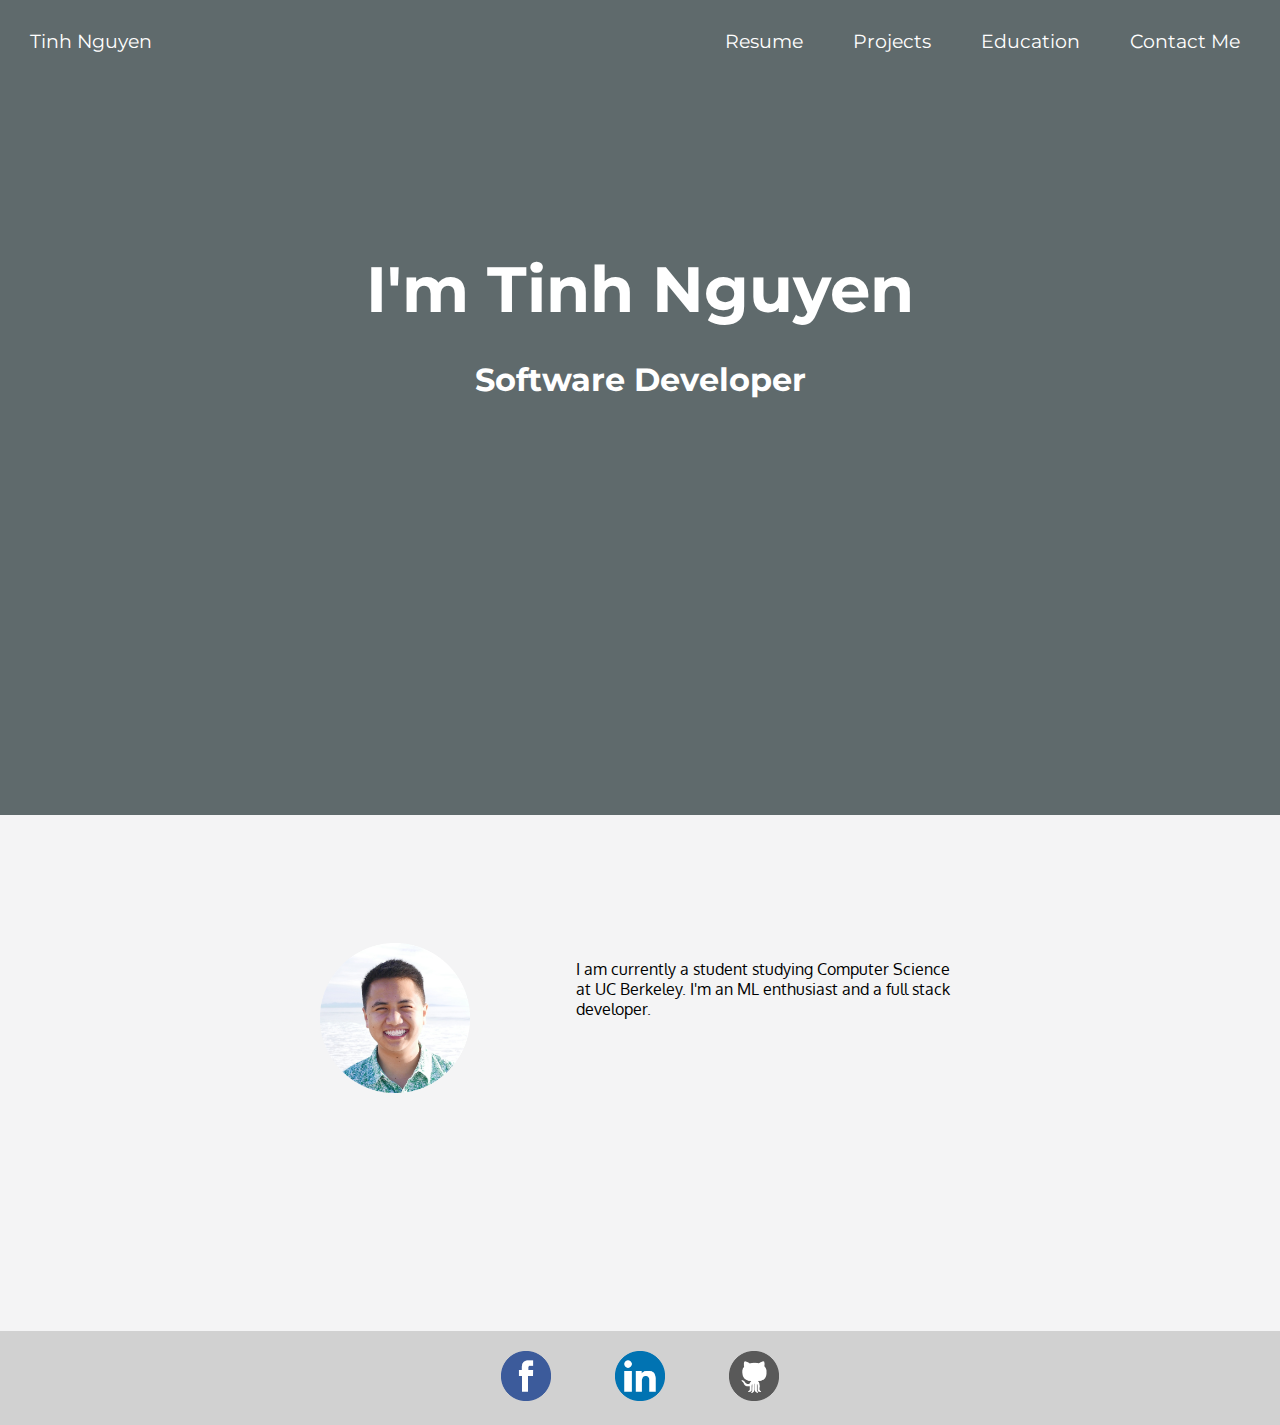
==== index.html @ 8b58220f "Changes to resume" ====
<!DOCTYPE html>
<html>
    <head>
        <title>Tinh Nguyen</title>
        <link rel="stylesheet" type="text/css" href="style.css">
        <link rel="icon" type="image/jpg" href="res/icon.jpg">
        <!-- Fonts -->
        <link href='http://fonts.googleapis.com/css?family=Lato' rel='stylesheet' type='text/css'>
        <link href='http://fonts.googleapis.com/css?family=Montserrat' rel='stylesheet' type='text/css'>
        <link href='http://fonts.googleapis.com/css?family=Karla' rel='stylesheet' type='text/css'>

        <!-- Testing Fonts -->
        <link href='http://fonts.googleapis.com/css?family=Oxygen' rel='stylesheet' type='text/css'>
    </head>

	<body>
		<section class="intro" style="padding-bottom: 30%;">
			<div class="nav_bar">
			<a class="name_icon" href="http://www.tinhtnguyen.com">Tinh Nguyen</a>
			<ul class="nav">
				<li class="link_nav_bar">
					<a href="mailto:tinh.t.nguyen@berkeley.edu">Contact Me</a>
				</li>
				<li class="link_nav_bar">
					<a href="education.html">Education</a>
				</li>
				<li class="link_nav_bar">
					<a href="projects.html">Projects</a>
				</li>
				<li class="link_nav_bar">
					<a href="res/tinhnguyenResume.pdf">Resume</a>
				</li>
			</ul>	
			</div>
			<!-- Will replace with better image -->
			<!-- <img class="intro_img" src="res/bulbasaur.gif"/> -->
			<h2 id="fullName">I'm Tinh Nguyen</h2>
			<h3 style="font-size:2em">Software Developer</h3>
		</section>

		<section class="about_me">
			<img class="profile_pic" src="res/profile_pic.png"/>
			<p class="about_me_description">
				I am currently a student studying Computer Science at UC Berkeley. I'm an ML enthusiast and a full stack developer. </p>
		</section>

		<footer class="social_media">
			<a href="https://www.facebook.com/hungrytinh"> 
				<img class="social_media_button" src="res/icons/facebook.png" />
			</a>
			<a href="http://linkedin.com/in/tinhnguyenucb">
				<img class="social_media_button" src="res/icons/linkedin.png"/>
			</a>
			<a href="http://github.com/tinhnguyen20">
				<img class="social_media_button" src="res/icons/github.png"/>
			</a>
		</footer>
	</body>
</html>
---- style.css ----
body{
    margin:0px;
    /*font-family: 'Lato', serif;*/
    font-family: 'Montserrat', sans-serif;
    background-color: #D1D1D1;
    height:auto;

}

a:link {
    color: white;
    text-decoration: none;
}
a:visited{
    color: white;
    text-decoration: none;
}

.nav_bar{
    /*background-color: #638CA6;*/
    font-size: 19px;
    height: 25px;
    /*padding: 25px;*/
}

.name_icon{
    float: left;
}

.nav{
    margin:0px;
    list-style: none;
    height:auto;
}

.link_nav_bar{
    padding-left: 40px;
    padding-right: 10px;
    float: right;
}

.intro{
    background: linear-gradient(
      rgba(0, 0, 0, 0.5), 
      rgba(0, 0, 0, 0.5)
    ),url("res/mountains.png");
    /*padding-top: 110px;*/
    background-color: #BFD4D9;
    /*background-image:url("res/collage.jpg");*/
    background-size: cover;
    padding: 30px;
    height: auto;
    text-align: center;
    color: white;
}

.intro_img{
    margin-top: 110px;
    height: 100px;
}

.about_me{
    background-color: #F4F4F5;
    padding-top: 10%;
    padding-left: 25%;
    padding-right: 25%;
    padding-bottom: 10%;
    height: 260px;
    
}

.profile_pic{
    float: left;
    width: 30%;
    max-height: 150px;
    max-width: 150px;
}

.about_me_description{
    font-family: 'Oxygen', sans-serif;
    /*font-family: 'Karla', sans-serif;*/
    vertical-align: middle;
    float:right;
    width: 60%;
    padding-left: 10px;
}

.social_media{
    padding-bottom: 20px;
    padding-top: 20px;
    width:100%;
    text-align: center;
    background-color: #D1D1D1;
}

.social_media_button{
    max-height : 50px;
    margin-left: 30px;
    margin-right: 30px;
}

/* Used for education/projects tab */
.line_divide{
    margin-top: 50px; 
    margin-left:110px; 
    margin-right:110px
}

#fullName {
    font-size: 4em; 
    margin-top: 16%; 
    margin-bottom: 10px;
}
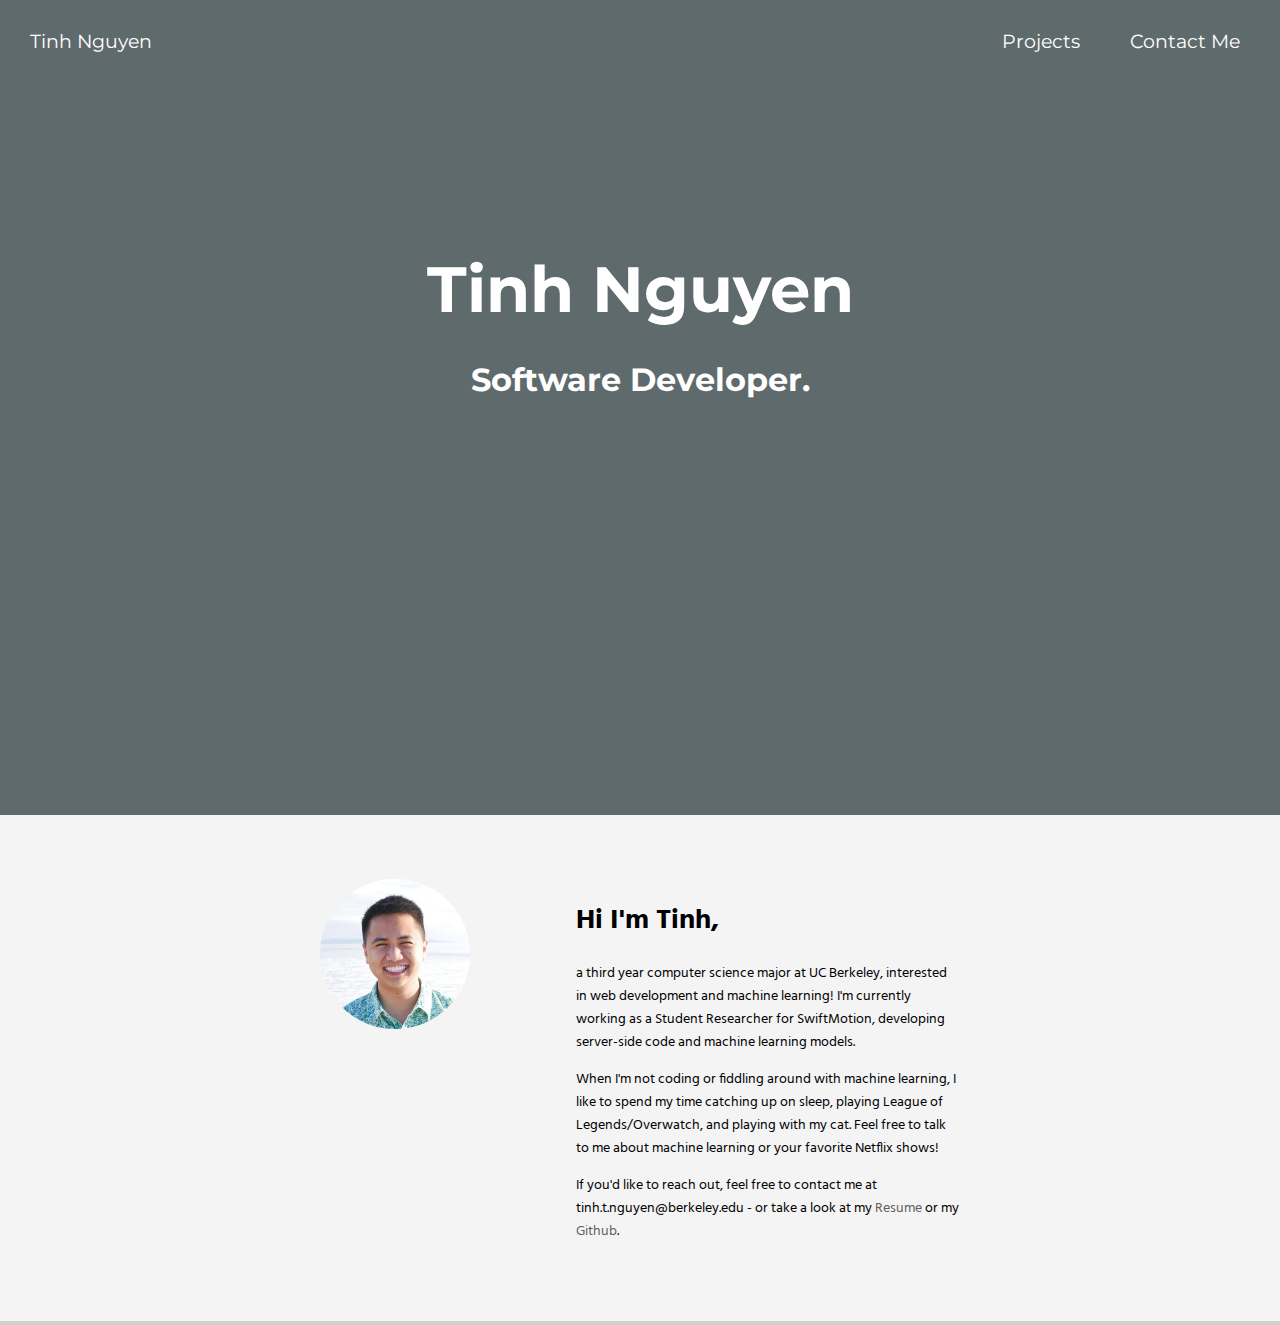
==== commit 94aa0e9b: "Stylistic changes. removed some extraneous nav links and footer. updated description." ====
--- a/index.html
+++ b/index.html
@@ -8,7 +8,7 @@
         <link href='http://fonts.googleapis.com/css?family=Lato' rel='stylesheet' type='text/css'>
         <link href='http://fonts.googleapis.com/css?family=Montserrat' rel='stylesheet' type='text/css'>
         <link href='http://fonts.googleapis.com/css?family=Karla' rel='stylesheet' type='text/css'>
-
+        <link href="https://fonts.googleapis.com/css?family=Hind" rel="stylesheet">
         <!-- Testing Fonts -->
         <link href='http://fonts.googleapis.com/css?family=Oxygen' rel='stylesheet' type='text/css'>
     </head>
@@ -19,32 +19,39 @@
 			<a class="name_icon" href="http://www.tinhtnguyen.com">Tinh Nguyen</a>
 			<ul class="nav">
 				<li class="link_nav_bar">
-					<a href="mailto:tinh.t.nguyen@berkeley.edu">Contact Me</a>
+					<a class="nav_link" href="mailto:tinh.t.nguyen@berkeley.edu">Contact Me</a>
 				</li>
+				<!-- <li class="link_nav_bar">
+					<a href="education.html">Education</a>
+				</li> -->
 				<li class="link_nav_bar">
-					<a href="education.html">Education</a>
+					<a class="nav_link" href="projects.html">Projects</a>
 				</li>
-				<li class="link_nav_bar">
-					<a href="projects.html">Projects</a>
-				</li>
-				<li class="link_nav_bar">
+				<!-- <li class="link_nav_bar">
 					<a href="res/tinhnguyenResume.pdf">Resume</a>
-				</li>
+				</li> -->
 			</ul>	
 			</div>
-			<!-- Will replace with better image -->
-			<!-- <img class="intro_img" src="res/bulbasaur.gif"/> -->
-			<h2 id="fullName">I'm Tinh Nguyen</h2>
-			<h3 style="font-size:2em">Software Developer</h3>
+			<h2 id="fullName">Tinh Nguyen</h2>
+			<h3 style="font-size:2em">Software Developer.</h3>
 		</section>
 
 		<section class="about_me">
 			<img class="profile_pic" src="res/profile_pic.png"/>
-			<p class="about_me_description">
-				I am currently a student studying Computer Science at UC Berkeley. I'm an ML enthusiast and a full stack developer. </p>
+			<div class="about_me_description">
+			<h1>Hi I'm Tinh,</h1>
+			<p>
+				a third year computer science major at UC Berkeley, interested in web development and machine learning! I'm currently working as a Student Researcher for SwiftMotion, developing server-side code and machine learning models.</p>
+			<p>
+				When I'm not coding or fiddling around with machine learning, I like to spend my time catching up on sleep, playing League of Legends/Overwatch, and playing with my cat. Feel free to talk to me about machine learning or your favorite Netflix shows!
+			</p>
+			<p>
+				If you'd like to reach out, feel free to contact me at tinh.t.nguyen@berkeley.edu - or take a look at my <a class="description_link" href="res/tinhnguyenResume.pdf">Resume</a> or my <a class="description_link" href="http://github.com/tinhnguyen20">Github</a>.
+			</p>
+			</div>
 		</section>
 
-		<footer class="social_media">
+		<!-- <footer class="social_media">
 			<a href="https://www.facebook.com/hungrytinh"> 
 				<img class="social_media_button" src="res/icons/facebook.png" />
 			</a>
@@ -54,6 +61,6 @@
 			<a href="http://github.com/tinhnguyen20">
 				<img class="social_media_button" src="res/icons/github.png"/>
 			</a>
-		</footer>
+		</footer> -->
 	</body>
 </html>--- a/style.css
+++ b/style.css
@@ -8,23 +8,24 @@
 }
 
 a:link {
-    color: white;
     text-decoration: none;
 }
 a:visited{
-    color: white;
     text-decoration: none;
 }
 
+.nav_link{
+    color:white;
+}
+
 .nav_bar{
-    /*background-color: #638CA6;*/
     font-size: 19px;
     height: 25px;
-    /*padding: 25px;*/
 }
 
 .name_icon{
     float: left;
+    color: white;
 }
 
 .nav{
@@ -61,28 +62,37 @@
 
 .about_me{
     background-color: #F4F4F5;
-    padding-top: 10%;
+    padding-top: 5%;
     padding-left: 25%;
     padding-right: 25%;
-    padding-bottom: 10%;
-    height: 260px;
+    padding-bottom: 5%;
+    display: inline-block;
     
 }
 
 .profile_pic{
     float: left;
     width: 30%;
+    height: 100%;
     max-height: 150px;
     max-width: 150px;
+    vertical-align: middle;
 }
 
 .about_me_description{
-    font-family: 'Oxygen', sans-serif;
-    /*font-family: 'Karla', sans-serif;*/
+    font-family: 'Hind', sans-serif;
+    font-size:14px;
+    display: block;
     vertical-align: middle;
     float:right;
     width: 60%;
+    height: 100%;
     padding-left: 10px;
+    text-decoration: none;
+}
+
+.description_link{
+    color: #606060;
 }
 
 .social_media{
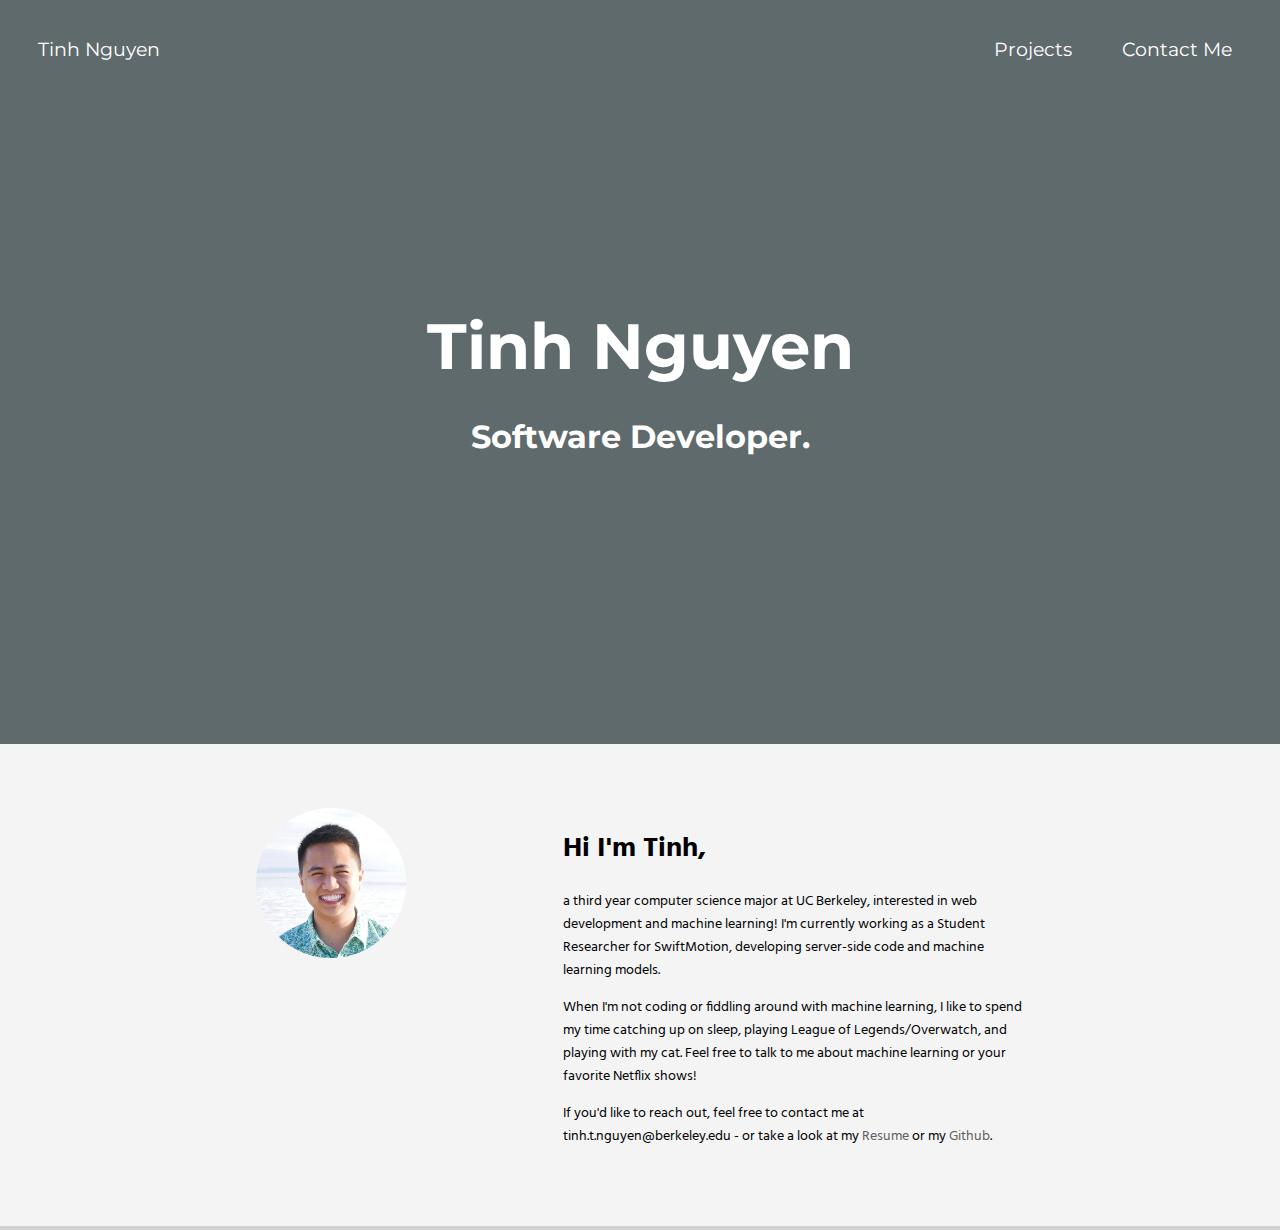
==== commit 951e40c5: "first steps to responsiveness" ====
--- a/index.html
+++ b/index.html
@@ -14,9 +14,9 @@
     </head>
 
 	<body>
-		<section class="intro" style="padding-bottom: 30%;">
+		<section class="intro"">
 			<div class="nav_bar">
-			<a class="name_icon" href="http://www.tinhtnguyen.com">Tinh Nguyen</a>
+			<a class="name_icon" href="index.html">Tinh Nguyen</a>
 			<ul class="nav">
 				<li class="link_nav_bar">
 					<a class="nav_link" href="mailto:tinh.t.nguyen@berkeley.edu">Contact Me</a>
@@ -43,11 +43,9 @@
 			<p>
 				a third year computer science major at UC Berkeley, interested in web development and machine learning! I'm currently working as a Student Researcher for SwiftMotion, developing server-side code and machine learning models.</p>
 			<p>
-				When I'm not coding or fiddling around with machine learning, I like to spend my time catching up on sleep, playing League of Legends/Overwatch, and playing with my cat. Feel free to talk to me about machine learning or your favorite Netflix shows!
-			</p>
+				When I'm not coding or fiddling around with machine learning, I like to spend my time catching up on sleep, playing League of Legends/Overwatch, and playing with my cat. Feel free to talk to me about machine learning or your favorite Netflix shows!</p>
 			<p>
-				If you'd like to reach out, feel free to contact me at tinh.t.nguyen@berkeley.edu - or take a look at my <a class="description_link" href="res/tinhnguyenResume.pdf">Resume</a> or my <a class="description_link" href="http://github.com/tinhnguyen20">Github</a>.
-			</p>
+				If you'd like to reach out, feel free to contact me at tinh.t.nguyen@berkeley.edu - or take a look at my <a class="description_link" href="res/tinhnguyenResume.pdf">Resume</a> or my <a class="description_link" href="http://github.com/tinhnguyen20">Github</a>.</p>
 			</div>
 		</section>
 
--- a/style.css
+++ b/style.css
@@ -21,6 +21,7 @@
 .nav_bar{
     font-size: 19px;
     height: 25px;
+    padding: 3%;
 }
 
 .name_icon{
@@ -49,10 +50,10 @@
     background-color: #BFD4D9;
     /*background-image:url("res/collage.jpg");*/
     background-size: cover;
-    padding: 30px;
     height: auto;
     text-align: center;
     color: white;
+    padding-bottom: 20%;
 }
 
 .intro_img{
@@ -63,8 +64,8 @@
 .about_me{
     background-color: #F4F4F5;
     padding-top: 5%;
-    padding-left: 25%;
-    padding-right: 25%;
+    padding-left: 20%;
+    padding-right: 20%;
     padding-bottom: 5%;
     display: inline-block;
     
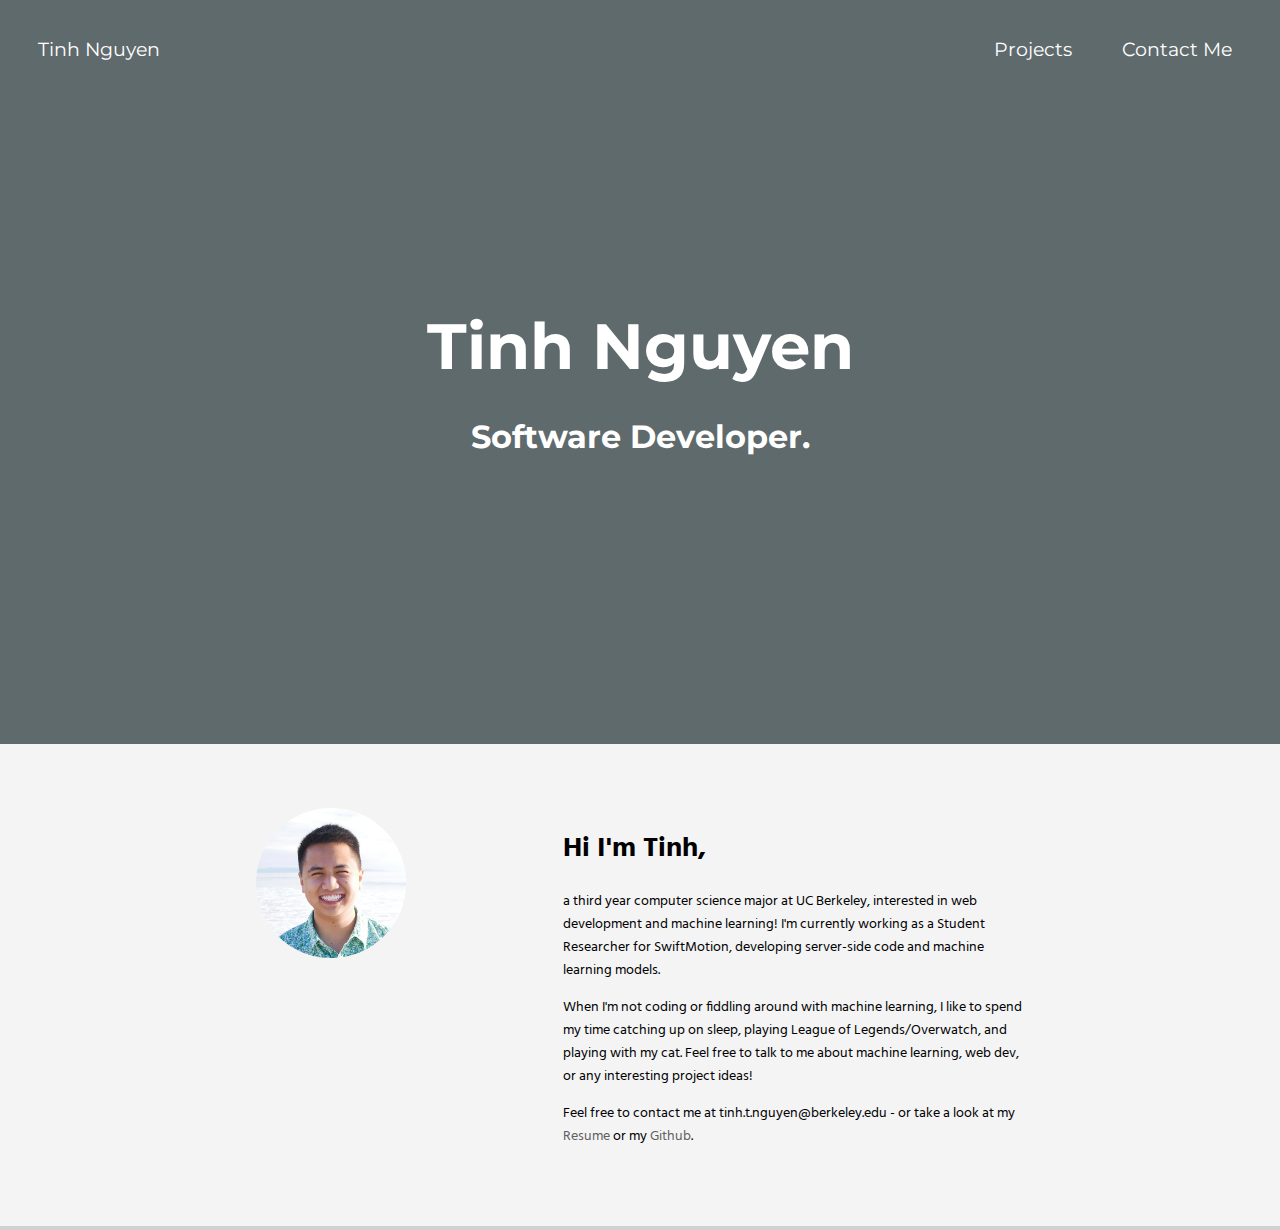
==== commit 63c4da68: "Ellen helped me make it responsive" ====
--- a/index.html
+++ b/index.html
@@ -2,6 +2,7 @@
 <html>
     <head>
         <title>Tinh Nguyen</title>
+        <meta name="viewport" content="width=device-width, initial-scale=1">
         <link rel="stylesheet" type="text/css" href="style.css">
         <link rel="icon" type="image/jpg" href="res/icon.jpg">
         <!-- Fonts -->
@@ -32,8 +33,8 @@
 				</li> -->
 			</ul>	
 			</div>
-			<h2 id="fullName">Tinh Nguyen</h2>
-			<h3 style="font-size:2em">Software Developer.</h3>
+			<h2 id="full_name">Tinh Nguyen</h2>
+			<h3 id="job_title">Software Developer.</h3>
 		</section>
 
 		<section class="about_me">
@@ -43,9 +44,9 @@
 			<p>
 				a third year computer science major at UC Berkeley, interested in web development and machine learning! I'm currently working as a Student Researcher for SwiftMotion, developing server-side code and machine learning models.</p>
 			<p>
-				When I'm not coding or fiddling around with machine learning, I like to spend my time catching up on sleep, playing League of Legends/Overwatch, and playing with my cat. Feel free to talk to me about machine learning or your favorite Netflix shows!</p>
+				When I'm not coding or fiddling around with machine learning, I like to spend my time catching up on sleep, playing League of Legends/Overwatch, and playing with my cat. Feel free to talk to me about machine learning, web dev, or any interesting project ideas!</p>
 			<p>
-				If you'd like to reach out, feel free to contact me at tinh.t.nguyen@berkeley.edu - or take a look at my <a class="description_link" href="res/tinhnguyenResume.pdf">Resume</a> or my <a class="description_link" href="http://github.com/tinhnguyen20">Github</a>.</p>
+				Feel free to contact me at tinh.t.nguyen@berkeley.edu - or take a look at my <a class="description_link" href="res/tinhnguyenResume.pdf">Resume</a> or my <a class="description_link" href="http://github.com/tinhnguyen20">Github</a>.</p>
 			</div>
 		</section>
 
--- a/style.css
+++ b/style.css
@@ -88,7 +88,7 @@
     float:right;
     width: 60%;
     height: 100%;
-    padding-left: 10px;
+    padding-left: 15px;
     text-decoration: none;
 }
 
@@ -117,11 +117,39 @@
     margin-right:110px
 }
 
-#fullName {
+#full_name {
     font-size: 4em; 
     margin-top: 16%; 
     margin-bottom: 10px;
 }
 
+#job_title {
+    font-size: 2em;
+}
+
+@media (max-width: 700px) {
+    .profile_pic {
+        float: none;
+        margin-left: 50%;
+        transform: translateX(-50%);
+    }
+
+    .about_me_description {
+        float: none;
+        width: 100%;
+        padding-left: 0;
+    }
+}
 
 
+@media (max-width: 650px) {
+    #full_name {
+        font-size: 2.5em;
+    }
+
+    #job_title {
+        font-size: 1.5em;
+    }
+}
+
+
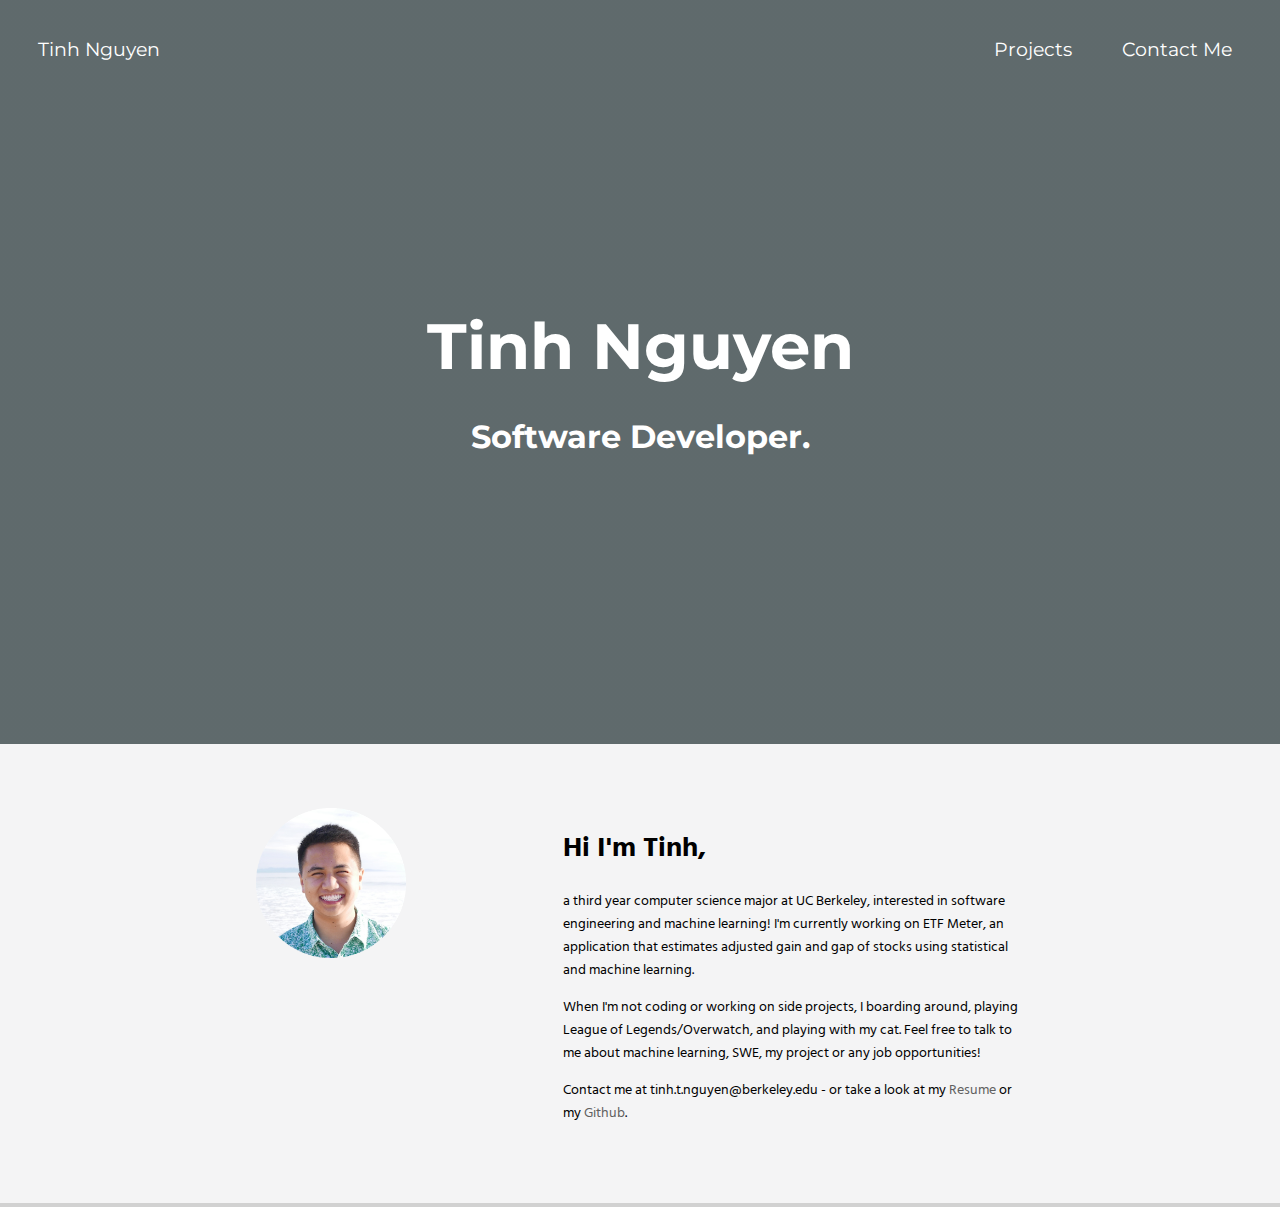
==== commit fe6a95e5: "changed intro" ====
--- a/index.html
+++ b/index.html
@@ -42,11 +42,11 @@
 			<div class="about_me_description">
 			<h1>Hi I'm Tinh,</h1>
 			<p>
-				a third year computer science major at UC Berkeley, interested in web development and machine learning! I'm currently working as a Student Researcher for SwiftMotion, developing server-side code and machine learning models.</p>
+				a third year computer science major at UC Berkeley, interested in software engineering and machine learning! I'm currently working on ETF Meter, an application that estimates adjusted gain and gap of stocks using statistical and machine learning.</p>
 			<p>
-				When I'm not coding or fiddling around with machine learning, I like to spend my time catching up on sleep, playing League of Legends/Overwatch, and playing with my cat. Feel free to talk to me about machine learning, web dev, or any interesting project ideas!</p>
+				When I'm not coding or working on side projects, I boarding around, playing League of Legends/Overwatch, and playing with my cat. Feel free to talk to me about machine learning, SWE, my project or any job opportunities!</p>
 			<p>
-				Feel free to contact me at tinh.t.nguyen@berkeley.edu - or take a look at my <a class="description_link" href="res/tinhnguyenResume.pdf">Resume</a> or my <a class="description_link" href="http://github.com/tinhnguyen20">Github</a>.</p>
+				Contact me at tinh.t.nguyen@berkeley.edu - or take a look at my <a class="description_link" href="res/tinhnguyenResume.pdf">Resume</a> or my <a class="description_link" href="http://github.com/tinhnguyen20">Github</a>.</p>
 			</div>
 		</section>
 
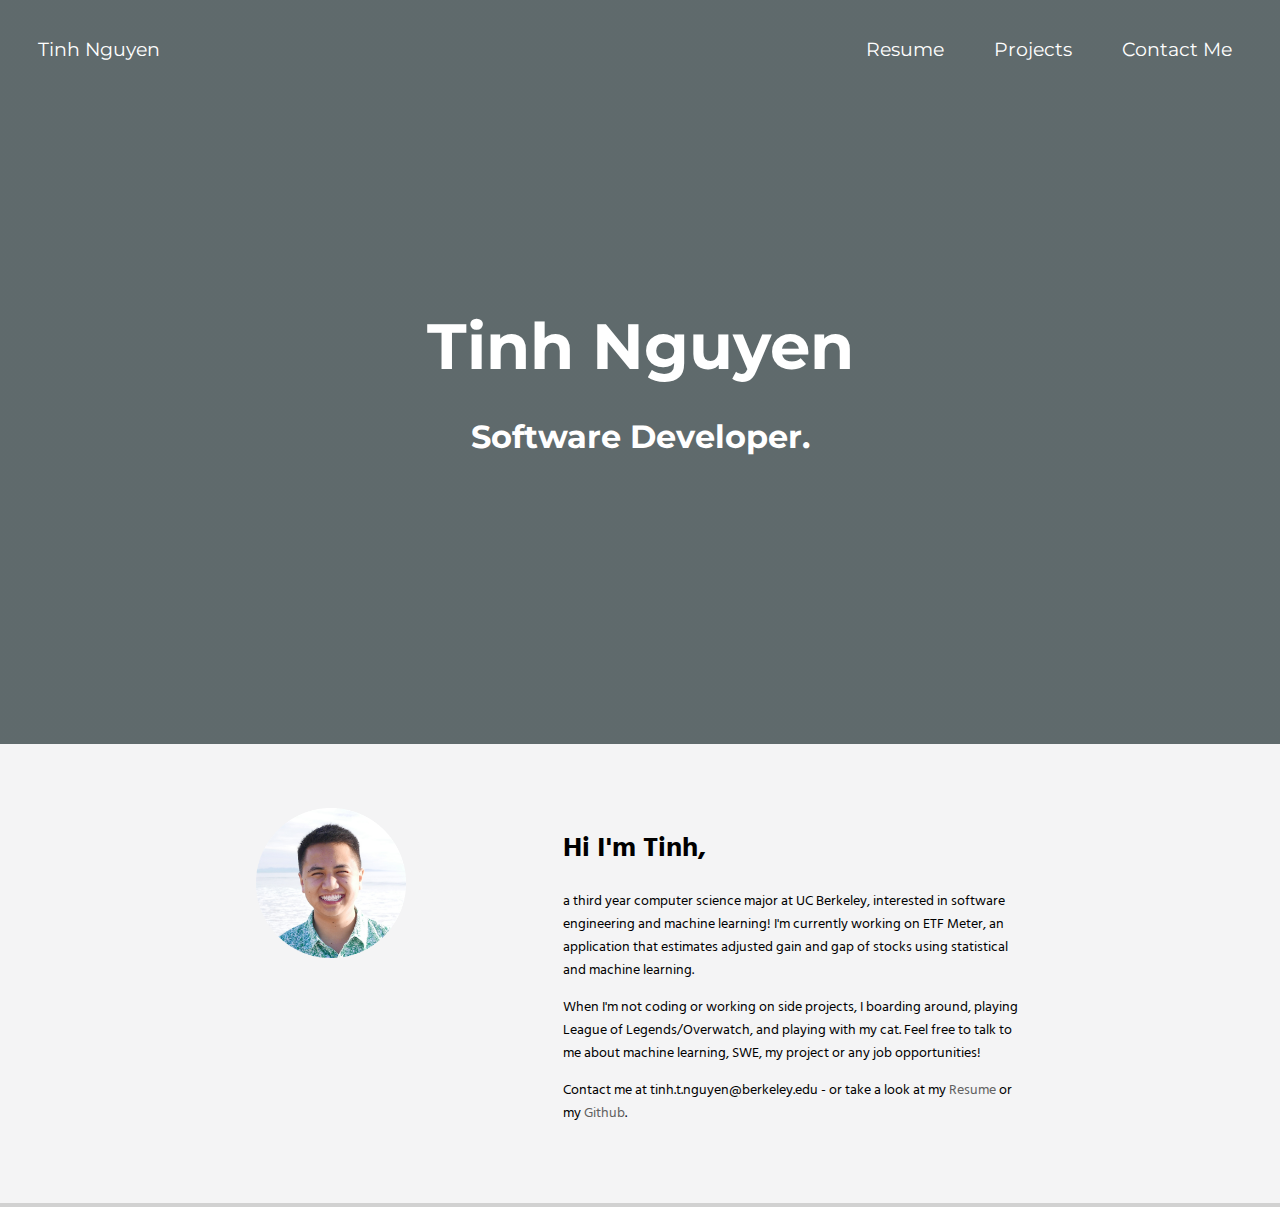
==== commit 4ed1e512: "updated resume, added resume nav option" ====
--- a/index.html
+++ b/index.html
@@ -28,9 +28,9 @@
 				<li class="link_nav_bar">
 					<a class="nav_link" href="projects.html">Projects</a>
 				</li>
-				<!-- <li class="link_nav_bar">
-					<a href="res/tinhnguyenResume.pdf">Resume</a>
-				</li> -->
+				<li class="link_nav_bar">
+					<a class="nav_link" href="res/tinhnguyenResume.pdf">Resume</a>
+				</li>
 			</ul>	
 			</div>
 			<h2 id="full_name">Tinh Nguyen</h2>
--- a/style.css
+++ b/style.css
@@ -43,7 +43,7 @@
 
 .intro{
     background: linear-gradient(
-      rgba(0, 0, 0, 0.5), 
+      rgba(0, 0, 0, 0.5),
       rgba(0, 0, 0, 0.5)
     ),url("res/mountains.png");
     /*padding-top: 110px;*/
@@ -54,6 +54,21 @@
     text-align: center;
     color: white;
     padding-bottom: 20%;
+}
+
+.proj_intro{
+    background: linear-gradient(
+      rgba(0, 0, 0, 0.5),
+      rgba(0, 0, 0, 0.5)
+    ),url("res/mountains.png");
+    /*padding-top: 110px;*/
+    background-color: #BFD4D9;
+    /*background-image:url("res/collage.jpg");*/
+    background-size: cover;
+    height: auto;
+    text-align: center;
+    color: white;
+    padding-bottom: 5%;
 }
 
 .intro_img{
@@ -68,7 +83,7 @@
     padding-right: 20%;
     padding-bottom: 5%;
     display: inline-block;
-    
+
 }
 
 .profile_pic{
@@ -112,14 +127,14 @@
 
 /* Used for education/projects tab */
 .line_divide{
-    margin-top: 50px; 
-    margin-left:110px; 
+    margin-top: 50px;
+    margin-left:110px;
     margin-right:110px
 }
 
 #full_name {
-    font-size: 4em; 
-    margin-top: 16%; 
+    font-size: 4em;
+    margin-top: 16%;
     margin-bottom: 10px;
 }
 
@@ -151,5 +166,3 @@
         font-size: 1.5em;
     }
 }
-
-
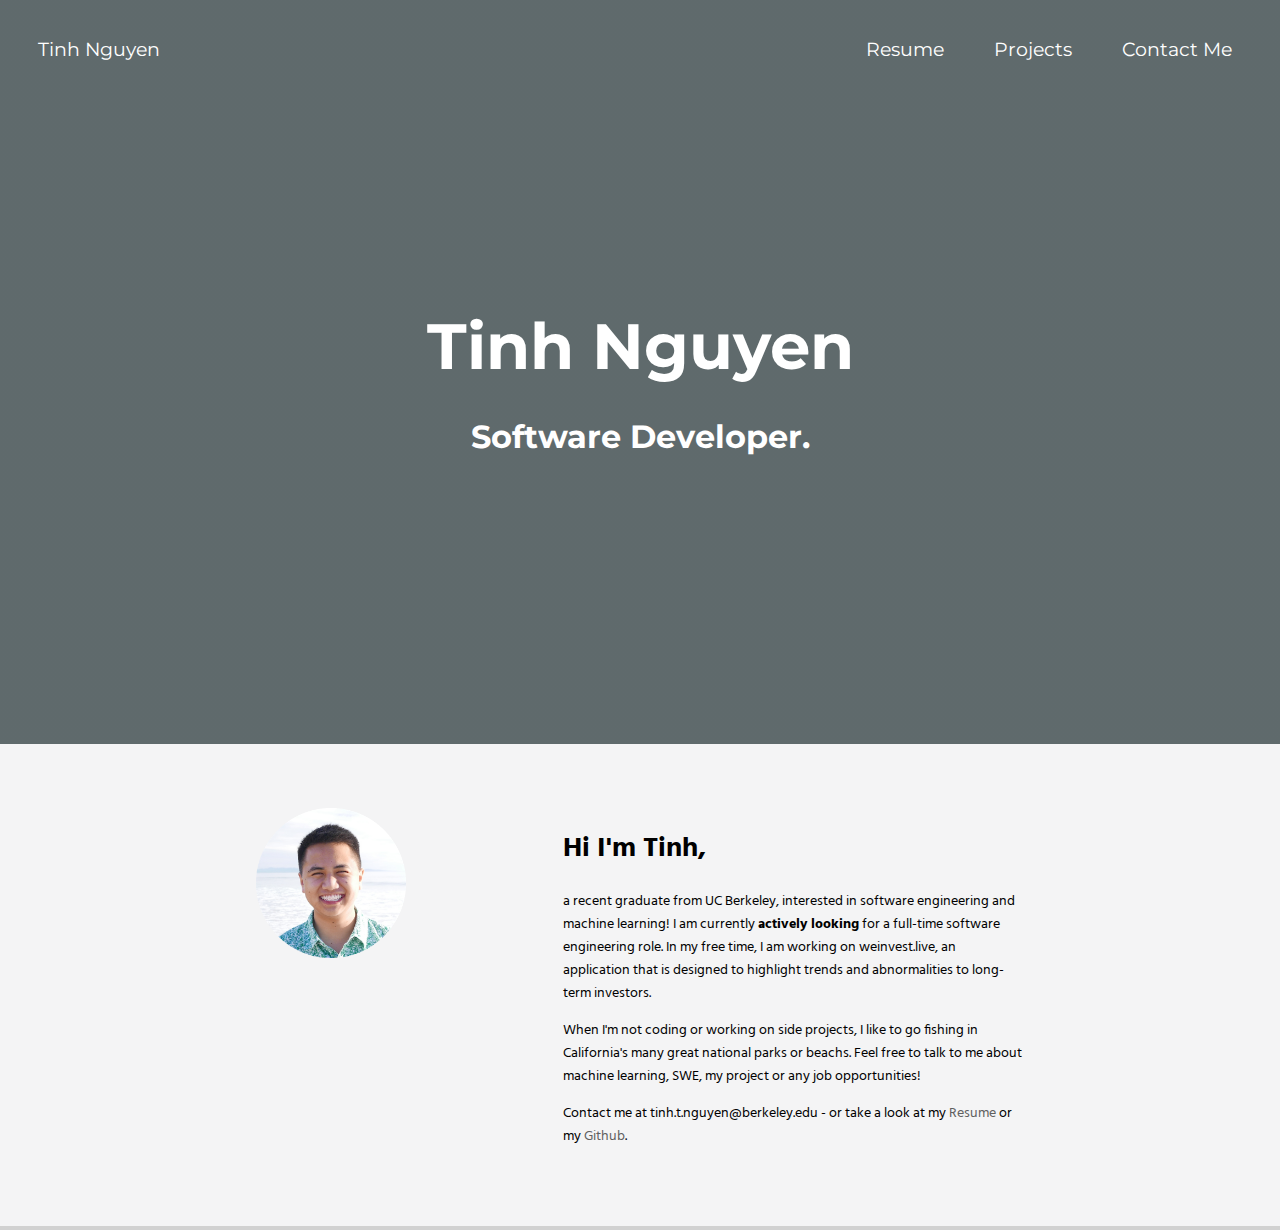
==== commit 315bc3fc: "Updated website" ====
--- a/index.html
+++ b/index.html
@@ -42,24 +42,12 @@
 			<div class="about_me_description">
 			<h1>Hi I'm Tinh,</h1>
 			<p>
-				a third year computer science major at UC Berkeley, interested in software engineering and machine learning! I'm currently working on ETF Meter, an application that estimates adjusted gain and gap of stocks using statistical and machine learning.</p>
+				a recent graduate from UC Berkeley, interested in software engineering and machine learning! I am currently <b>actively looking</b> for a full-time software engineering role. In my free time, I am working on weinvest.live, an application that is designed to highlight trends and abnormalities to long-term investors.</p>
 			<p>
-				When I'm not coding or working on side projects, I boarding around, playing League of Legends/Overwatch, and playing with my cat. Feel free to talk to me about machine learning, SWE, my project or any job opportunities!</p>
+				When I'm not coding or working on side projects, I like to go fishing in California's many great national parks or beachs. Feel free to talk to me about machine learning, SWE, my project or any job opportunities!</p>
 			<p>
 				Contact me at tinh.t.nguyen@berkeley.edu - or take a look at my <a class="description_link" href="res/tinhnguyenResume.pdf">Resume</a> or my <a class="description_link" href="http://github.com/tinhnguyen20">Github</a>.</p>
 			</div>
 		</section>
-
-		<!-- <footer class="social_media">
-			<a href="https://www.facebook.com/hungrytinh"> 
-				<img class="social_media_button" src="res/icons/facebook.png" />
-			</a>
-			<a href="http://linkedin.com/in/tinhnguyenucb">
-				<img class="social_media_button" src="res/icons/linkedin.png"/>
-			</a>
-			<a href="http://github.com/tinhnguyen20">
-				<img class="social_media_button" src="res/icons/github.png"/>
-			</a>
-		</footer> -->
 	</body>
 </html>